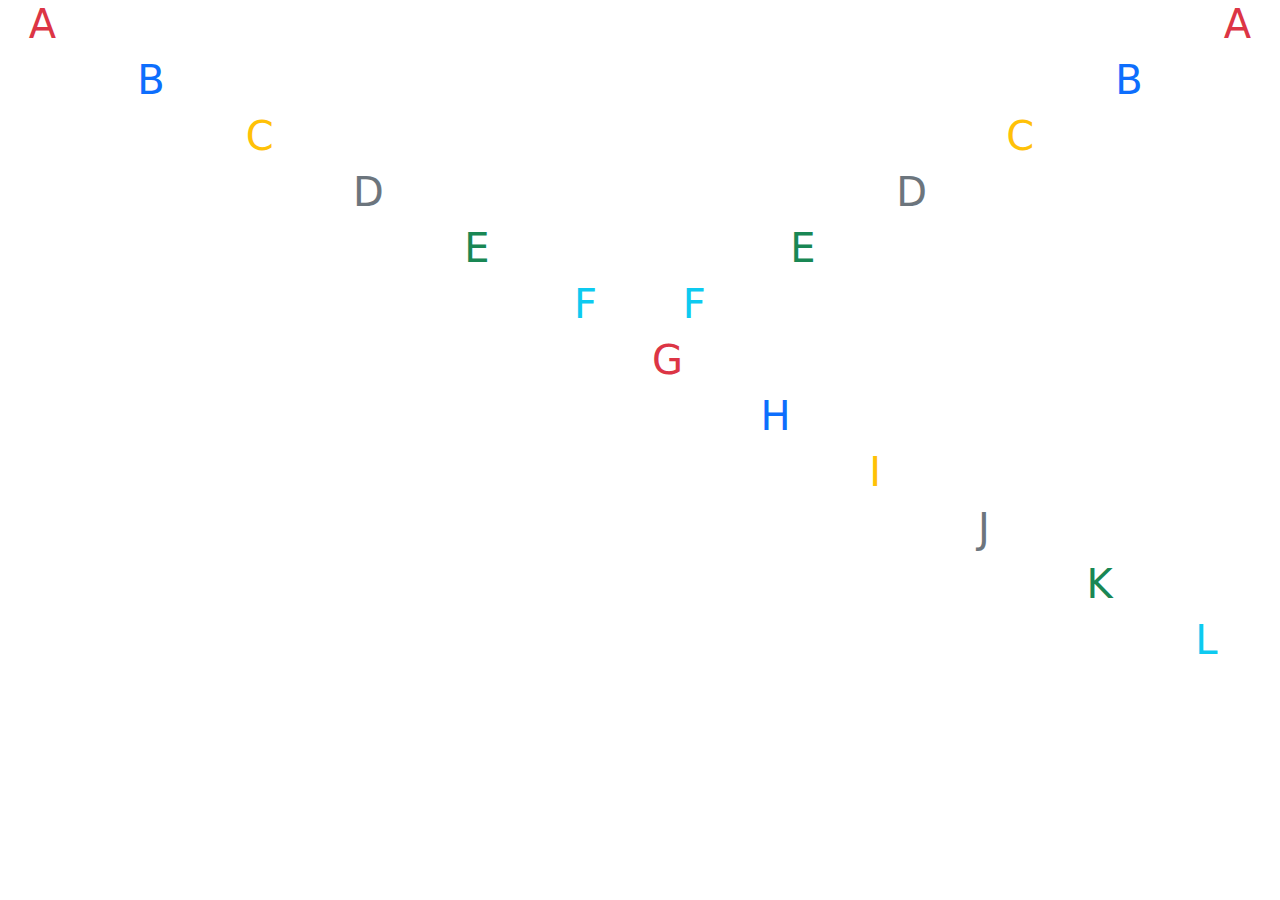
==== 2/index.html @ fa5aa901 "Add files via upload" ====
<!doctype html>
<html lang="en">

<head>
    <meta charset="utf-8">
    <meta name="viewport" content="width=device-width, initial-scale=1">
    <title>Bootstrap demo</title>
    <link href="https://cdn.jsdelivr.net/npm/bootstrap@5.3.3/dist/css/bootstrap.min.css" rel="stylesheet"
        integrity="sha384-QWTKZyjpPEjISv5WaRU9OFeRpok6YctnYmDr5pNlyT2bRjXh0JMhjY6hW+ALEwIH" crossorigin="anonymous">
</head>

<body>

    <!-- <div>

        <h1 class="text-danger text-center">Hello, world!</h1>
        <h1 class="text-primary text-start">Hello, world!</h1>
        <h1 class="text-secondary text-center">Hello, world!</h1>
        <h1 class="text-success text-end">Hello, world!</h1>
        <h1 class="text-warning text-center">Hello, world!</h1>
        <h1 class="text-info text-start">Hello, world!</h1>
        <h1 class="text-dark text-end">Hello, world!</h1>
        
    </div>
    
    <div class="row">

        <h1 class="col-3 bg-info">3 column</h1>
        <h1 class="col-3 bg-success">3 column</h1>
        <h1 class="col-3 bg-secondary">3 column</h1>
        <h1 class="col-3 bg-warning">3 column</h1>

    </div>

    <div class="row">

        <h1 class="col-8 bg-danger">8 column</h1>
        <h1 class="col-4 bg-primary">8 column</h1>

    </div>

    <div class="row">

        <h1 class="col-4 bg-secondary">4 column</h1>
        <h1 class="col-4 bg-info">4 column</h1>
        <h1 class="col-4 bg-success">4 column</h1>

    </div>

    <div class="row">

        <h1 class="col-6 bg-warning">6 column</h1>
        <h1 class="col-6 bg-primary">6 column</h1>
        
    </div> -->


    <div class="row">
        <h1 class="col-1 text-center text-danger">A</h1>
        <h1 class="col-1"></h1>
        <h1 class="col-1"></h1>
        <h1 class="col-1"></h1>
        <h1 class="col-1"></h1>
        <h1 class="col-1"></h1>
        <h1 class="col-1"></h1>
        <h1 class="col-1"></h1>
        <h1 class="col-1"></h1>
        <h1 class="col-1"></h1>
        <h1 class="col-1"></h1>
        <h1 class="col-1 text-center text-danger">A</h1>
    </div>

    <div class="row">
        <h1 class="col-1"></h1>
        <h1 class="col-1  text-center text-primary">B</h1>
        <h1 class="col-1"></h1>
        <h1 class="col-1"></h1>
        <h1 class="col-1"></h1>
        <h1 class="col-1"></h1>
        <h1 class="col-1"></h1>
        <h1 class="col-1"></h1>
        <h1 class="col-1"></h1>
        <h1 class="col-1"></h1>
        <h1 class="col-1 text-center text-primary">B</h1>
        <h1 class="col-1"></h1>
    </div>

    <div class="row">
        <h1 class="col-1"></h1>
        <h1 class="col-1"></h1>
        <h1 class="col-1 text-warning text-center">C</h1>
        <h1 class="col-1"></h1>
        <h1 class="col-1"></h1>
        <h1 class="col-1"></h1>
        <h1 class="col-1"></h1>
        <h1 class="col-1"></h1>
        <h1 class="col-1"></h1>
        <h1 class="col-1 text-warning text-center">C</h1>
        <h1 class="col-1"></h1>
        <h1 class="col-1"></h1>
    </div>

    <div class="row">
        <h1 class="col-1"></h1>
        <h1 class="col-1"></h1>
        <h1 class="col-1"></h1>
        <h1 class="col-1 text-secondary text-center">D</h1>
        <h1 class="col-1"></h1>
        <h1 class="col-1"></h1>
        <h1 class="col-1"></h1>
        <h1 class="col-1"></h1>
        <h1 class="col-1 text-secondary text-center">D</h1>
        <h1 class="col-1"></h1>
        <h1 class="col-1"></h1>
        <h1 class="col-1"></h1>
        
    </div>

    <div class="row">
        <h1 class="col-1"></h1>
        <h1 class="col-1"></h1>
        <h1 class="col-1"></h1>
        <h1 class="col-1"></h1>
        <h1 class="col-1 text-success text-center">E</h1>
        <h1 class="col-1"></h1>
        <h1 class="col-1"></h1>
        <h1 class="col-1 text-success text-center">E</h1>

    </div>

    <div class="row">
        <h1 class="col-1"></h1>
        <h1 class="col-1"></h1>
        <h1 class="col-1"></h1>
        <h1 class="col-1"></h1>
        <h1 class="col-1"></h1>
        <h1 class="col-1 text-info text-center">F</h1>
        <h1 class="col-1 text-info text-center">F</h1>
    </div>

    <div class="row">
        <h1 class="col-1"></h1>
        <h1 class="col-1"></h1>
        <h1 class="col-1"></h1>
        <h1 class="col-1"></h1>
        <h1 class="col-1"></h1>
        <h1 class="col-1"></h1>
        <h1 class="col-1 text-danger">G</h1>
    </div>

    <div class="row">
        <h1 class="col-1"></h1>
        <h1 class="col-1"></h1>
        <h1 class="col-1"></h1>
        <h1 class="col-1"></h1>
        <h1 class="col-1"></h1>
        <h1 class="col-1"></h1>
        <h1 class="col-1"></h1>
        <h1 class="col-1 text-primary">H</h1>
    </div>

    <div class="row">
        <h1 class="col-1"></h1>
        <h1 class="col-1"></h1>
        <h1 class="col-1"></h1>
        <h1 class="col-1"></h1>
        <h1 class="col-1"></h1>
        <h1 class="col-1"></h1>
        <h1 class="col-1"></h1>
        <h1 class="col-1"></h1>
        <h1 class="col-1 text-warning">I</h1>
    </div>

    <div class="row">
        <h1 class="col-1"></h1>
        <h1 class="col-1"></h1>
        <h1 class="col-1"></h1>
        <h1 class="col-1"></h1>
        <h1 class="col-1"></h1>
        <h1 class="col-1"></h1>
        <h1 class="col-1"></h1>
        <h1 class="col-1"></h1>
        <h1 class="col-1"></h1>
        <h1 class="col-1 text-secondary">J</h1>
    </div>

    <div class="row">
        <h1 class="col-1"></h1>
        <h1 class="col-1"></h1>
        <h1 class="col-1"></h1>
        <h1 class="col-1"></h1>
        <h1 class="col-1"></h1>
        <h1 class="col-1"></h1>
        <h1 class="col-1"></h1>
        <h1 class="col-1"></h1>
        <h1 class="col-1"></h1>
        <h1 class="col-1"></h1>
        <h1 class="col-1 text-success">K</h1>
    </div>

    <div class="row">
        <h1 class="col-1"></h1>
        <h1 class="col-1"></h1>
        <h1 class="col-1"></h1>
        <h1 class="col-1"></h1>
        <h1 class="col-1"></h1>
        <h1 class="col-1"></h1>
        <h1 class="col-1"></h1>
        <h1 class="col-1"></h1>
        <h1 class="col-1"></h1>
        <h1 class="col-1"></h1>
        <h1 class="col-1"></h1>
        <h1 class="col-1 text-info">L</h1>
    </div>







    <script src="https://cdn.jsdelivr.net/npm/bootstrap@5.3.3/dist/js/bootstrap.bundle.min.js"
        integrity="sha384-YvpcrYf0tY3lHB60NNkmXc5s9fDVZLESaAA55NDzOxhy9GkcIdslK1eN7N6jIeHz"
        crossorigin="anonymous"></script>
</body>

</html>
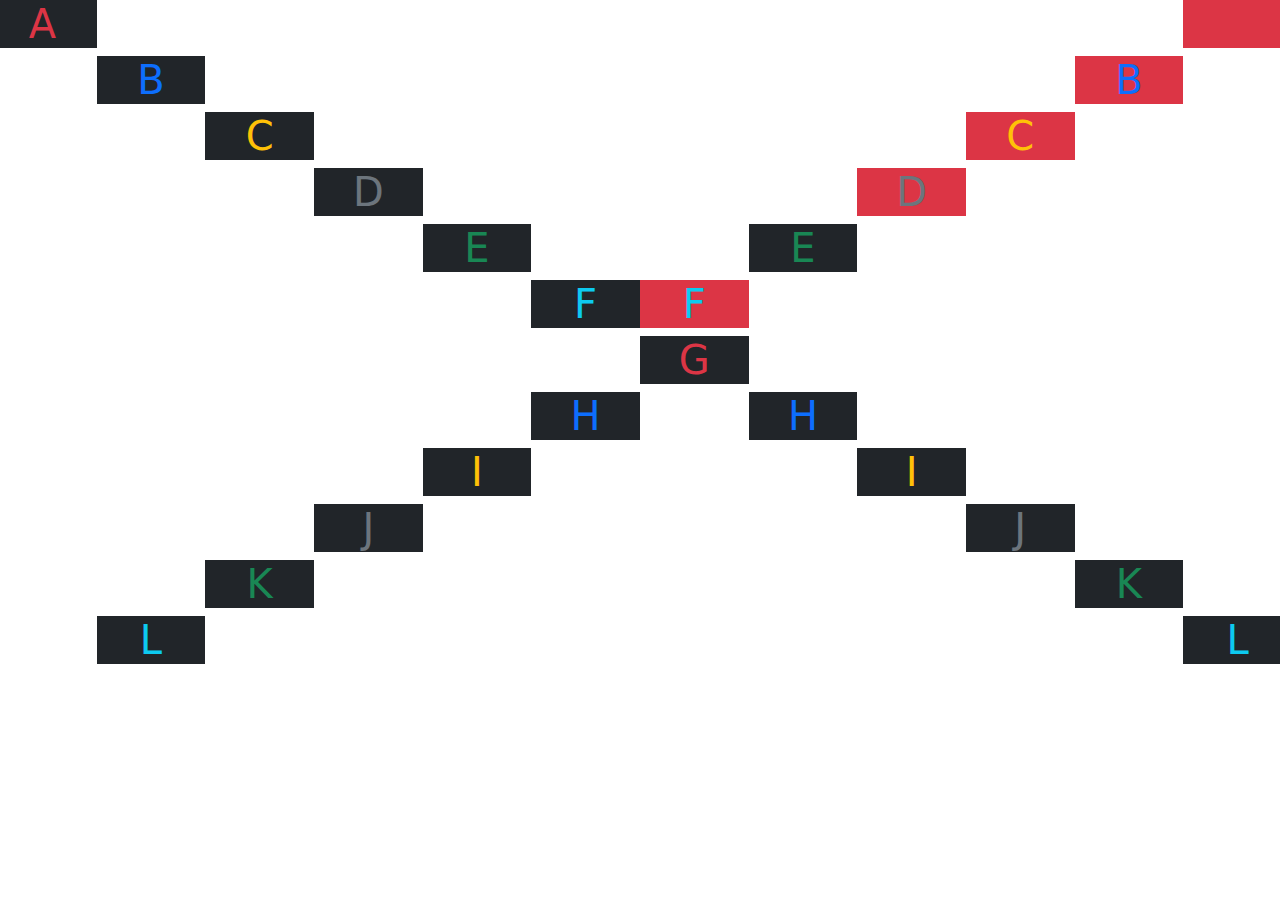
==== commit 72006b72: "Add files via upload" ====
--- a/2/index.html
+++ b/2/index.html
@@ -56,60 +56,60 @@
 
 
     <div class="row">
-        <h1 class="col-1 text-center text-danger">A</h1>
-        <h1 class="col-1"></h1>
-        <h1 class="col-1"></h1>
-        <h1 class="col-1"></h1>
-        <h1 class="col-1"></h1>
-        <h1 class="col-1"></h1>
-        <h1 class="col-1"></h1>
-        <h1 class="col-1"></h1>
-        <h1 class="col-1"></h1>
-        <h1 class="col-1"></h1>
-        <h1 class="col-1"></h1>
-        <h1 class="col-1 text-center text-danger">A</h1>
-    </div>
-
-    <div class="row">
-        <h1 class="col-1"></h1>
-        <h1 class="col-1  text-center text-primary">B</h1>
-        <h1 class="col-1"></h1>
-        <h1 class="col-1"></h1>
-        <h1 class="col-1"></h1>
-        <h1 class="col-1"></h1>
-        <h1 class="col-1"></h1>
-        <h1 class="col-1"></h1>
-        <h1 class="col-1"></h1>
-        <h1 class="col-1"></h1>
-        <h1 class="col-1 text-center text-primary">B</h1>
-        <h1 class="col-1"></h1>
-    </div>
-
-    <div class="row">
-        <h1 class="col-1"></h1>
-        <h1 class="col-1"></h1>
-        <h1 class="col-1 text-warning text-center">C</h1>
-        <h1 class="col-1"></h1>
-        <h1 class="col-1"></h1>
-        <h1 class="col-1"></h1>
-        <h1 class="col-1"></h1>
-        <h1 class="col-1"></h1>
-        <h1 class="col-1"></h1>
-        <h1 class="col-1 text-warning text-center">C</h1>
-        <h1 class="col-1"></h1>
-        <h1 class="col-1"></h1>
-    </div>
-
-    <div class="row">
-        <h1 class="col-1"></h1>
-        <h1 class="col-1"></h1>
-        <h1 class="col-1"></h1>
-        <h1 class="col-1 text-secondary text-center">D</h1>
-        <h1 class="col-1"></h1>
-        <h1 class="col-1"></h1>
-        <h1 class="col-1"></h1>
-        <h1 class="col-1"></h1>
-        <h1 class="col-1 text-secondary text-center">D</h1>
+        <h1 class="col-1 text-center text-danger bg-dark">A</h1>
+        <h1 class="col-1"></h1>
+        <h1 class="col-1"></h1>
+        <h1 class="col-1"></h1>
+        <h1 class="col-1"></h1>
+        <h1 class="col-1"></h1>
+        <h1 class="col-1"></h1>
+        <h1 class="col-1"></h1>
+        <h1 class="col-1"></h1>
+        <h1 class="col-1"></h1>
+        <h1 class="col-1"></h1>
+        <h1 class="col-1 text-center text-danger bg-danger">A</h1>
+    </div>
+
+    <div class="row">
+        <h1 class="col-1"></h1>
+        <h1 class="col-1  text-center text-primary bg-dark">B</h1>
+        <h1 class="col-1"></h1>
+        <h1 class="col-1"></h1>
+        <h1 class="col-1"></h1>
+        <h1 class="col-1"></h1>
+        <h1 class="col-1"></h1>
+        <h1 class="col-1"></h1>
+        <h1 class="col-1"></h1>
+        <h1 class="col-1"></h1>
+        <h1 class="col-1 text-center text-primary bg-danger">B</h1>
+        <h1 class="col-1"></h1>
+    </div>
+
+    <div class="row">
+        <h1 class="col-1"></h1>
+        <h1 class="col-1"></h1>
+        <h1 class="col-1 text-warning text-center bg-dark">C</h1>
+        <h1 class="col-1"></h1>
+        <h1 class="col-1"></h1>
+        <h1 class="col-1"></h1>
+        <h1 class="col-1"></h1>
+        <h1 class="col-1"></h1>
+        <h1 class="col-1"></h1>
+        <h1 class="col-1 text-warning text-center bg-danger">C</h1>
+        <h1 class="col-1"></h1>
+        <h1 class="col-1"></h1>
+    </div>
+
+    <div class="row">
+        <h1 class="col-1"></h1>
+        <h1 class="col-1"></h1>
+        <h1 class="col-1"></h1>
+        <h1 class="col-1 text-secondary text-center bg-dark">D</h1>
+        <h1 class="col-1"></h1>
+        <h1 class="col-1"></h1>
+        <h1 class="col-1"></h1>
+        <h1 class="col-1"></h1>
+        <h1 class="col-1 text-secondary text-center bg-danger">D</h1>
         <h1 class="col-1"></h1>
         <h1 class="col-1"></h1>
         <h1 class="col-1"></h1>
@@ -121,96 +121,96 @@
         <h1 class="col-1"></h1>
         <h1 class="col-1"></h1>
         <h1 class="col-1"></h1>
-        <h1 class="col-1 text-success text-center">E</h1>
-        <h1 class="col-1"></h1>
-        <h1 class="col-1"></h1>
-        <h1 class="col-1 text-success text-center">E</h1>
-
-    </div>
-
-    <div class="row">
-        <h1 class="col-1"></h1>
-        <h1 class="col-1"></h1>
-        <h1 class="col-1"></h1>
-        <h1 class="col-1"></h1>
-        <h1 class="col-1"></h1>
-        <h1 class="col-1 text-info text-center">F</h1>
-        <h1 class="col-1 text-info text-center">F</h1>
-    </div>
-
-    <div class="row">
-        <h1 class="col-1"></h1>
-        <h1 class="col-1"></h1>
-        <h1 class="col-1"></h1>
-        <h1 class="col-1"></h1>
-        <h1 class="col-1"></h1>
-        <h1 class="col-1"></h1>
-        <h1 class="col-1 text-danger">G</h1>
-    </div>
-
-    <div class="row">
-        <h1 class="col-1"></h1>
-        <h1 class="col-1"></h1>
-        <h1 class="col-1"></h1>
-        <h1 class="col-1"></h1>
-        <h1 class="col-1"></h1>
-        <h1 class="col-1"></h1>
-        <h1 class="col-1"></h1>
-        <h1 class="col-1 text-primary">H</h1>
-    </div>
-
-    <div class="row">
-        <h1 class="col-1"></h1>
-        <h1 class="col-1"></h1>
-        <h1 class="col-1"></h1>
-        <h1 class="col-1"></h1>
-        <h1 class="col-1"></h1>
-        <h1 class="col-1"></h1>
-        <h1 class="col-1"></h1>
-        <h1 class="col-1"></h1>
-        <h1 class="col-1 text-warning">I</h1>
-    </div>
-
-    <div class="row">
-        <h1 class="col-1"></h1>
-        <h1 class="col-1"></h1>
-        <h1 class="col-1"></h1>
-        <h1 class="col-1"></h1>
-        <h1 class="col-1"></h1>
-        <h1 class="col-1"></h1>
-        <h1 class="col-1"></h1>
-        <h1 class="col-1"></h1>
-        <h1 class="col-1"></h1>
-        <h1 class="col-1 text-secondary">J</h1>
-    </div>
-
-    <div class="row">
-        <h1 class="col-1"></h1>
-        <h1 class="col-1"></h1>
-        <h1 class="col-1"></h1>
-        <h1 class="col-1"></h1>
-        <h1 class="col-1"></h1>
-        <h1 class="col-1"></h1>
-        <h1 class="col-1"></h1>
-        <h1 class="col-1"></h1>
-        <h1 class="col-1"></h1>
-        <h1 class="col-1"></h1>
-        <h1 class="col-1 text-success">K</h1>
-    </div>
-
-    <div class="row">
-        <h1 class="col-1"></h1>
-        <h1 class="col-1"></h1>
-        <h1 class="col-1"></h1>
-        <h1 class="col-1"></h1>
-        <h1 class="col-1"></h1>
-        <h1 class="col-1"></h1>
-        <h1 class="col-1"></h1>
-        <h1 class="col-1"></h1>
-        <h1 class="col-1"></h1>
-        <h1 class="col-1"></h1>
-        <h1 class="col-1"></h1>
-        <h1 class="col-1 text-info">L</h1>
+        <h1 class="col-1 text-success text-center bg-dark">E</h1>
+        <h1 class="col-1"></h1>
+        <h1 class="col-1"></h1>
+        <h1 class="col-1 text-success text-center bg-dark">E</h1>
+
+    </div>
+
+    <div class="row">
+        <h1 class="col-1"></h1>
+        <h1 class="col-1"></h1>
+        <h1 class="col-1"></h1>
+        <h1 class="col-1"></h1>
+        <h1 class="col-1"></h1>
+        <h1 class="col-1 text-info text-center bg-dark">F</h1>
+        <h1 class="col-1 text-info text-center  bg-danger">F</h1>
+    </div>
+
+    <div class="row">
+        <h1 class="col-1"></h1>
+        <h1 class="col-1"></h1>
+        <h1 class="col-1"></h1>
+        <h1 class="col-1"></h1>
+        <h1 class="col-1"></h1>
+        <h1 class="col-1"></h1>
+        <h1 class="col-1 text-danger text-center bg-dark">G</h1>
+    </div>
+
+    <div class="row">
+        <h1 class="col-1"></h1>
+        <h1 class="col-1"></h1>
+        <h1 class="col-1"></h1>
+        <h1 class="col-1"></h1>
+        <h1 class="col-1"></h1>
+        <h1 class="col-1 text-primary text-center bg-dark">H</h1>
+        <h1 class="col-1"></h1>
+        <h1 class="col-1 text-primary text-center bg-dark">H</h1>
+    </div>
+
+    <div class="row">
+        <h1 class="col-1"></h1>
+        <h1 class="col-1"></h1>
+        <h1 class="col-1"></h1>
+        <h1 class="col-1"></h1>
+        <h1 class="col-1 text-warning text-center bg-dark">I</h1>
+        <h1 class="col-1"></h1>
+        <h1 class="col-1"></h1>
+        <h1 class="col-1"></h1>
+        <h1 class="col-1 text-warning text-center bg-dark">I</h1>
+    </div>
+
+    <div class="row">
+        <h1 class="col-1"></h1>
+        <h1 class="col-1"></h1>
+        <h1 class="col-1"></h1>
+        <h1 class="col-1 text-secondary text-center bg-dark">J</h1>
+        <h1 class="col-1"></h1>
+        <h1 class="col-1"></h1>
+        <h1 class="col-1"></h1>
+        <h1 class="col-1"></h1>
+        <h1 class="col-1"></h1>
+        <h1 class="col-1 text-secondary text-center bg-dark">J</h1>
+    </div>
+
+    <div class="row">
+        <h1 class="col-1"></h1>
+        <h1 class="col-1"></h1>
+        <h1 class="col-1 text-success text-center bg-dark">K</h1>
+        <h1 class="col-1"></h1>
+        <h1 class="col-1"></h1>
+        <h1 class="col-1"></h1>
+        <h1 class="col-1"></h1>
+        <h1 class="col-1"></h1>
+        <h1 class="col-1"></h1>
+        <h1 class="col-1"></h1>
+        <h1 class="col-1 text-success text-center bg-dark">K</h1>
+    </div>
+
+    <div class="row">
+        <h1 class="col-1"></h1>
+        <h1 class="col-1 text-info text-center bg-dark">L</h1>
+        <h1 class="col-1"></h1>
+        <h1 class="col-1"></h1>
+        <h1 class="col-1"></h1>
+        <h1 class="col-1"></h1>
+        <h1 class="col-1"></h1>
+        <h1 class="col-1"></h1>
+        <h1 class="col-1"></h1>
+        <h1 class="col-1"></h1>
+        <h1 class="col-1"></h1>
+        <h1 class="col-1 text-info text-center bg-dark">L</h1>
     </div>
 
 
